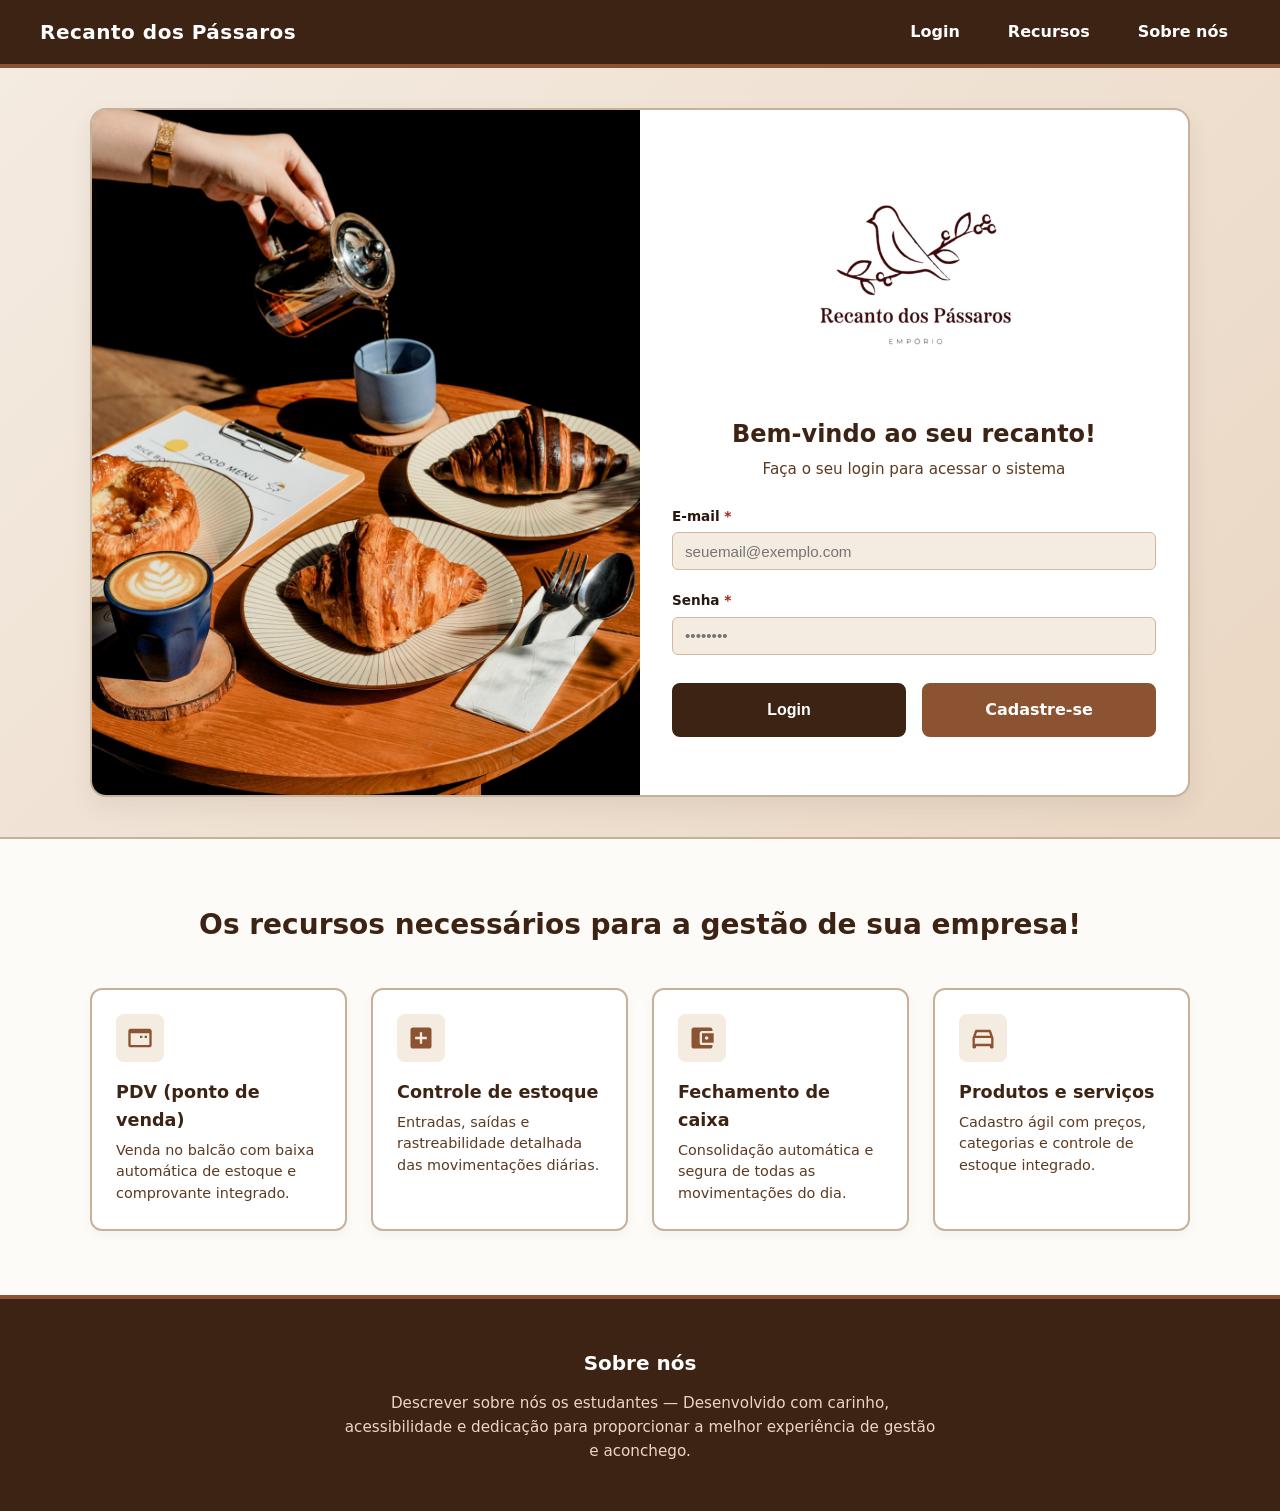
==== Recando-dos-Passaros/src/main/resources/templates/index.html @ b8440943 "Versao 1" ====
<!DOCTYPE html>
<html lang="pt-BR">
<head>
    <meta charset="UTF-8">
    <meta name="viewport" content="width=device-width, initial-scale=1.0">
    <title>Recanto dos Pássaros - Empório e Gestão</title>
    <!-- Vinculação da folha de estilos externa -->
    <link rel="stylesheet" href="../static/style.css">
</head>
<body>

<!-- Ícones SVG reutilizáveis para os demais recursos (ocultos visualmente) -->
<svg style="display: none;" xmlns="http://www.w3.org/2000/svg">
    <symbol id="icon-pdv" viewBox="0 0 24 24">
        <path fill="currentColor" d="M20 4H4c-1.11 0-1.99.89-1.99 2L2 18c0 1.11.89 2 2 2h16c1.11 0 2-.89 2-2V6c0-1.11-.89-2-2-2zm0 14H4V8h16v10zm-2-8h-2v2h2v-2zm-4 0h-2v2h2v-2z"/>
    </symbol>
    <symbol id="icon-stock" viewBox="0 0 24 24">
        <path fill="currentColor" d="M19 3H5c-1.1 0-2 .9-2 2v14c0 1.1.9 2 2 2h14c1.1 0 2-.9 2-2V5c0-1.1-.9-2-2-2zm-2 10h-4v4h-2v-4H7v-2h4V7h2v4h4v2z"/>
    </symbol>
    <symbol id="icon-cash" viewBox="0 0 24 24">
        <path fill="currentColor" d="M21 18v1c0 1.1-.9 2-2 2H5c-1.11 0-2-.9-2-2V5c0-1.1.89-2 2-2h14c1.1 0 2 .9 2 2v1h-9c-1.11 0-2 .9-2 2v8c0 1.1.89 2 2 2h9zm-9-2h10V8H12v8zm4-2.5c-.83 0-1.5-.67-1.5-1.5s.67-1.5 1.5-1.5 1.5.67 1.5 1.5-.67 1.5-1.5 1.5z"/>
    </symbol>
    <symbol id="icon-products" viewBox="0 0 24 24">
        <path fill="currentColor" d="M18.92 6.01C18.72 5.42 18.16 5 17.5 5h-11c-.66 0-1.22.42-1.42 1.01L3 12v8c0 .55.45 1 1 1h1c.55 0 1-.45 1-1v-1h12v1c0 .55.45 1 1 1h1c.55 0 1-.45 1-1v-8l-2.08-5.99zM6.85 7h10.29l1.04 3H5.81l1.04-3zM19 17H5v-4.66l.12-.34h13.76l.12.34V17z"/>
    </symbol>
</svg>

<!-- Link de Pular para o Conteúdo (Acessibilidade) -->
<a href="#main-content" class="skip-link">Pular para o conteúdo principal</a>

<!-- Cabeçalho Principal -->
<header class="site-header" role="banner">
    <div class="header-container">
        <div class="brand-title">Recanto dos Pássaros</div>
        <nav role="navigation" aria-label="Menu Principal">
            <ul class="nav-menu">
                <li><a href="#login" class="nav-link">Login</a></li>
                <li><a href="#recursos" class="nav-link">Recursos</a></li>
                <li><a href="#sobre" class="nav-link">Sobre nós</a></li>
            </ul>
        </nav>
    </div>
</header>

<!-- Conteúdo Principal -->
<main id="main-content" tabindex="-1">

    <!-- Seção de Apresentação e Login -->
    <section class="hero-section">
        <div class="hero-grid">

            <!-- Coluna de Imagem Ilustrativa -->
            <div class="hero-image-wrapper">
                <img src="../Pck_img/login-img.jpg"
                     alt="Xícara de café fumegante e doces em uma mesa aconchegante de cafeteria rústica"
                     class="hero-img">
            </div>

            <!-- Coluna do Formulário de Acesso -->
            <div class="hero-form-wrapper" id="login">
                <div class="logo-box">
                    <!-- Logotipo substituído pela imagem oficial -->
                    <img src="../Pck_img/Recanto-logo.jpg" alt="Logotipo Recanto dos Pássaros Empório" class="brand-logo-img">
                </div>

                <h2>Bem-vindo ao seu recanto!</h2>
                <p class="form-instruction">Faça o seu login para acessar o sistema</p>

                <!-- Formulário com rótulos explícitos e atributos de acessibilidade -->
                <form action="#" method="POST" class="login-form">
                    <div class="input-group">
                        <label for="email">E-mail <span class="required" aria-hidden="true">*</span><span class="sr-only">(obrigatório)</span></label>
                        <input type="email" id="email" name="email" required autocomplete="email" aria-required="true" placeholder="seuemail@exemplo.com">
                    </div>

                    <div class="input-group">
                        <label for="senha">Senha <span class="required" aria-hidden="true">*</span><span class="sr-only">(obrigatório)</span></label>
                        <input type="password" id="senha" name="senha" required autocomplete="current-password" aria-required="true" placeholder="••••••••">
                    </div>

                    <div class="form-actions">
                        <button type="submit" class="btn btn-primary">Login</button>
                        <a href="#cadastro" class="btn btn-secondary" role="button">Cadastre-se</a>
                    </div>
                </form>
            </div>

        </div>
    </section>

    <!-- Seção de Recursos de Gestão -->
    <section class="resources-section" id="recursos" aria-labelledby="resources-heading">
        <div class="container">
            <h2 id="resources-heading" class="section-title">Os recursos necessários para a gestão de sua empresa!</h2>

            <div class="resources-grid">

                <!-- Card 1 -->
                <article class="resource-card">
                    <div class="card-icon-wrapper" aria-hidden="true">
                        <svg class="card-svg"><use href="#icon-pdv"></use></svg>
                    </div>
                    <div class="card-content">
                        <h3>PDV (ponto de venda)</h3>
                        <p>Venda no balcão com baixa automática de estoque e comprovante integrado.</p>
                    </div>
                </article>

                <!-- Card 2 -->
                <article class="resource-card">
                    <div class="card-icon-wrapper" aria-hidden="true">
                        <svg class="card-svg"><use href="#icon-stock"></use></svg>
                    </div>
                    <div class="card-content">
                        <h3>Controle de estoque</h3>
                        <p>Entradas, saídas e rastreabilidade detalhada das movimentações diárias.</p>
                    </div>
                </article>

                <!-- Card 3 -->
                <article class="resource-card">
                    <div class="card-icon-wrapper" aria-hidden="true">
                        <svg class="card-svg"><use href="#icon-cash"></use></svg>
                    </div>
                    <div class="card-content">
                        <h3>Fechamento de caixa</h3>
                        <p>Consolidação automática e segura de todas as movimentações do dia.</p>
                    </div>
                </article>

                <!-- Card 4 -->
                <article class="resource-card">
                    <div class="card-icon-wrapper" aria-hidden="true">
                        <svg class="card-svg"><use href="#icon-products"></use></svg>
                    </div>
                    <div class="card-content">
                        <h3>Produtos e serviços</h3>
                        <p>Cadastro ágil com preços, categorias e controle de estoque integrado.</p>
                    </div>
                </article>

            </div>
        </div>
    </section>

</main>

<!-- Rodapé Acessível -->
<footer class="site-footer" id="sobre" role="contentinfo">
    <div class="container footer-content">
        <h2>Sobre nós</h2>
        <p>Descrever sobre nós os estudantes — Desenvolvido com carinho, acessibilidade e dedicação para proporcionar a melhor experiência de gestão e aconchego.</p>
    </div>
</footer>

</body>
</html>
---- Recando-dos-Passaros/src/main/resources/static/style.css ----
/* ==========================================================================
   Variáveis de Cores e Configurações Globais (Paleta Brownish / Aconchegante)
   Conformidade WCAG AAA para contraste elevado de texto e elementos interativos
   ========================================================================== */
:root {
    --color-bg-primary: #FDFBF7;       /* Creme suave */
    --color-bg-header: #3D2314;       /* Marrom Espresso Profundo */
    --color-card-bg: #FFFFFF;         /* Branco puro para cartões */
    --color-text-main: #2A180E;       /* Marrom escuro forte para máxima legibilidade */
    --color-text-muted: #5C3A21;      /* Marrom médio de suporte */
    --color-accent: #8C5332;          /* Caramelo acobreado aconchegante */
    --color-accent-hover: #5C3A21;    /* Tom mais escuro no hover/foco */
    --color-border: #C8B199;          /* Bege borda refinada */
    --color-focus: #1B4965;           /* Azul escuro contrastante para anel de foco visível */
    --color-required: #A8201A;        /* Vermelho acessível para asterisco obrigatório */
    --font-stack: system-ui, -apple-system, "Segoe UI", Roboto, Helvetica, Arial, sans-serif;
}

/* Reset básico */
* {
    box-sizing: border-box;
    margin: 0;
    padding: 0;
}

html {
    scroll-behavior: smooth;
    font-size: 100%;
}

body {
    font-family: var(--font-stack);
    background-color: var(--color-bg-primary);
    color: var(--color-text-main);
    line-height: 1.6;
}

/* Classe utilitária para ocultar visualmente mantendo acessibilidade para leitores de tela */
.sr-only {
    position: absolute;
    width: 1px;
    height: 1px;
    padding: 0;
    margin: -1px;
    overflow: hidden;
    clip: rect(0, 0, 0, 0);
    white-space: nowrap;
    border: 0;
}

/* Link de Pular para o Conteúdo (Visível apenas ao receber foco via teclado) */
.skip-link {
    position: absolute;
    top: -40px;
    left: 0;
    background: var(--color-bg-header);
    color: #FFFFFF;
    padding: 8px 16px;
    z-index: 1000;
    text-decoration: none;
    font-weight: bold;
    border-radius: 0 0 4px 0;
    transition: top 0.2s ease-in-out;
}

.skip-link:focus {
    top: 0;
    outline: 3px solid var(--color-focus);
}

/* ==========================================================================
   Cabeçalho e Navegação
   ========================================================================== */
.site-header {
    background-color: var(--color-bg-header);
    color: #FFFFFF;
    padding: 1rem 2rem;
    border-bottom: 4px solid var(--color-accent);
}

.header-container {
    max-width: 1200px;
    margin: 0 auto;
    display: flex;
    flex-wrap: wrap;
    justify-content: space-between;
    align-items: center;
    gap: 1rem;
}

.brand-title {
    font-size: 1.25rem;
    font-weight: 700;
    letter-spacing: 0.5px;
}

.nav-menu {
    list-style: none;
    display: flex;
    gap: 1.5rem;
}

.nav-link {
    color: #FFFFFF;
    text-decoration: none;
    font-weight: 600;
    padding: 0.5rem 0.75rem;
    border-radius: 4px;
    transition: background-color 0.2s, color 0.2s;
}

.nav-link:hover,
.nav-link:focus {
    background-color: var(--color-accent);
    color: #FFFFFF;
    outline: none;
    box-shadow: 0 0 0 3px #FFFFFF, 0 0 0 5px var(--color-focus);
}

/* ==========================================================================
   Seção Hero (Apresentação + Login)
   ========================================================================== */
.hero-section {
    padding: 2.5rem 1rem;
    background: linear-gradient(135deg, #F4EBE1 0%, #EAD7C3 100%);
    border-bottom: 2px solid var(--color-border);
}

.hero-grid {
    max-width: 1100px;
    margin: 0 auto;
    display: grid;
    grid-template-columns: 1fr 1fr;
    background-color: var(--color-card-bg);
    border-radius: 16px;
    box-shadow: 0 10px 25px rgba(61, 35, 20, 0.08);
    overflow: hidden;
    border: 2px solid var(--color-border);
}

@media (max-width: 768px) {
    .hero-grid {
        grid-template-columns: 1fr;
    }
}

.hero-image-wrapper {
    position: relative;
    min-height: 300px;
    background-color: #D3B89D;
}

.hero-img {
    width: 100%;
    height: 100%;
    object-fit: cover;
    display: block;
}

.hero-form-wrapper {
    padding: 2.5rem 2rem;
    display: flex;
    flex-direction: column;
    justify-content: center;
}

.logo-box {
    text-align: center;
    margin-bottom: 1.5rem;
}
.brand-logo-img {
    max-width: 200px;
    height: 500;

    margin: 0 auto 1.5rem auto;
}

.logo-box h1 {
    font-size: 1.35rem;
    color: var(--color-bg-header);
    font-weight: 700;
}

.empio-subtitle {
    font-size: 0.75rem;
    letter-spacing: 3px;
    color: var(--color-text-muted);
    font-weight: 600;
}

.hero-form-wrapper h2 {
    font-size: 1.5rem;
    color: var(--color-bg-header);
    margin-bottom: 0.25rem;
    text-align: center;
}

.form-instruction {
    text-align: center;
    color: var(--color-text-muted);
    margin-bottom: 1.5rem;
    font-size: 0.95rem;
}

/* ==========================================================================
   Formulários e Elementos Interativos (Foco estrito e acessível)
   ========================================================================== */
.login-form {
    display: flex;
    flex-direction: column;
    gap: 1.25rem;
}

.input-group {
    display: flex;
    flex-direction: column;
    gap: 0.35rem;
}

.input-group label {
    font-weight: 600;
    font-size: 0.9rem;
    color: var(--color-text-main);
}

.required {
    color: var(--color-required);
    font-weight: bold;
}

.input-group input {
    padding: 0.75rem 1rem;
    border: 2px solid var(--color-border);
    border-radius: 8px;
    font-size: 1rem;
    background-color: var(--color-bg-primary);
    color: var(--color-text-main);
    transition: border-color 0.2s, box-shadow 0.2s;
}

/* Anel de foco nítido e acessível conforme WCAG 2.4.7 Focus Visible */
.input-group input:focus {
    outline: none;
    border-color: var(--color-bg-header);
    box-shadow: 0 0 0 3px rgba(27, 73, 101, 0.35);
    background-color: #FFFFFF;
}

.form-actions {
    display: flex;
    gap: 1rem;
    margin-top: 0.5rem;
}

.btn {
    flex: 1;
    padding: 0.75rem 1rem;
    font-size: 1rem;
    font-weight: 700;
    text-align: center;
    border-radius: 8px;
    cursor: pointer;
    text-decoration: none;
    transition: background-color 0.2s, transform 0.1s;
    display: inline-flex;
    justify-content: center;
    align-items: center;
}

.btn-primary {
    background-color: var(--color-bg-header);
    color: #FFFFFF;
    border: 2px solid var(--color-bg-header);
}

.btn-primary:hover,
.btn-primary:focus {
    background-color: var(--color-accent-hover);
    outline: none;
    box-shadow: 0 0 0 3px #FFFFFF, 0 0 0 5px var(--color-focus);
}

.btn-secondary {
    background-color: var(--color-accent);
    color: #FFFFFF;
    border: 2px solid var(--color-accent);
}

.btn-secondary:hover,
.btn-secondary:focus {
    background-color: var(--color-text-muted);
    outline: none;
    box-shadow: 0 0 0 3px #FFFFFF, 0 0 0 5px var(--color-focus);
}

/* ==========================================================================
   Seção de Recursos (Cards)
   ========================================================================== */
.resources-section {
    padding: 4rem 1rem;
    background-color: var(--color-bg-primary);
}

.container {
    max-width: 1100px;
    margin: 0 auto;
}

.section-title {
    text-align: center;
    font-size: 1.75rem;
    color: var(--color-bg-header);
    margin-bottom: 2.5rem;
    font-weight: 700;
}

.resources-grid {
    display: grid;
    grid-template-columns: repeat(auto-fit, minmax(240px, 1fr));
    gap: 1.5rem;
}

.resource-card {
    background-color: var(--color-card-bg);
    border: 2px solid var(--color-border);
    border-radius: 12px;
    padding: 1.5rem;
    display: flex;
    flex-direction: column;
    gap: 1rem;
    box-shadow: 0 4px 12px rgba(61, 35, 20, 0.04);
    transition: transform 0.2s, border-color 0.2s;
}

.resource-card:hover {
    transform: translateY(-4px);
    border-color: var(--color-accent);
}

.card-icon-wrapper {
    width: 48px;
    height: 48px;
    background-color: #F4EBE1;
    border-radius: 8px;
    display: flex;
    align-items: center;
    justify-content: center;
}

.card-svg {
    width: 28px;
    height: 28px;
    color: var(--color-accent);
}

.card-content h3 {
    font-size: 1.1rem;
    color: var(--color-bg-header);
    margin-bottom: 0.35rem;
    font-weight: 700;
}

.card-content p {
    font-size: 0.9rem;
    color: var(--color-text-muted);
    line-height: 1.5;
}

/* ==========================================================================
   Rodapé
   ========================================================================== */
.site-footer {
    background-color: var(--color-bg-header);
    color: #FFFFFF;
    padding: 3rem 1rem;
    text-align: center;
    border-top: 4px solid var(--color-accent);
}

.footer-content {
    display: flex;
    flex-direction: column;
    gap: 0.75rem;
}

.footer-content h2 {
    font-size: 1.25rem;
    font-weight: 700;
}

.footer-content p {
    font-size: 0.95rem;
    color: #EAD7C3;
    max-width: 600px;
    margin: 0 auto;
}
/* ==========================================================================
   Variáveis e Paleta de Cores (Estilo Recanto dos Pássaros - Ton Terrosos)
   ========================================================================== */
:root {
    --bg-main: #F4EBE1;          /* Fundo geral creme aconchegante */
    --bg-card: #FFFFFF;          /* Branco puro para blocos e tabelas */
    --sidebar-bg: #EAD7C3;       /* Tom sidebar bege/marrom claro */
    --sidebar-border: #C8B199;   /* Borda sidebar */
    --header-bg: #4A2E1B;        /* Marrom escuro café topo */
    --primary-brown: #3D2314;    /* Marrom principal texto/títulos */
    --accent-copper: #8C5332;    /* Tom acobreado / botão principal */
    --accent-hover: #5C3A21;     /* Hover do botão */
    --text-main: #2A180E;        /* Texto principal */
    --text-muted: #6B4E3D;       /* Texto secundário */
    --border-color: #D3B89D;     /* Bordas suaves */
    --table-header-bg: #5C3A21;  /* Marrom cabeçalho tabela */
    --font-stack: system-ui, -apple-system, "Segoe UI", Roboto, Helvetica, Arial, sans-serif;
}

* {
    box-sizing: border-box;
    margin: 0;
    padding: 0;
}

body.app-body {
    font-family: var(--font-stack);
    background-color: var(--bg-main);
    color: var(--text-main);
    height: 100vh;
    overflow: hidden;
}

/* Layout Geral Dividido em Sidebar e Principal */
.app-layout {
    display: flex;
    height: 100vh;
    width: 100vw;
}

/* ==========================================================================
   Sidebar (Menu Lateral)
   ========================================================================== */
.sidebar {
    width: 260px;
    background-color: var(--sidebar-bg);
    border-right: 2px solid var(--sidebar-border);
    display: flex;
    flex-direction: column;
    flex-shrink: 0;
}

.sidebar-brand {
    padding: 1.25rem 1rem;
    display: flex;
    align-items: center;
    gap: 0.75rem;
    border-bottom: 2px solid var(--sidebar-border);
    background-color: rgba(255, 255, 255, 0.4);
}

.sidebar-logo {
    width: 40px;
    height: 40px;
    border-radius: 50%;
    object-fit: cover;
    border: 2px solid var(--primary-brown);
}

.sidebar-brand-name {
    font-size: 0.95rem;
    font-weight: 700;
    color: var(--primary-brown);
    line-height: 1.2;
}

.sidebar-nav {
    padding: 1.5rem 1rem;
    display: flex;
    flex-direction: column;
    gap: 1.5rem;
    overflow-y: auto;
}

.nav-section-title {
    font-size: 0.8rem;
    font-weight: 700;
    text-transform: uppercase;
    color: var(--text-muted);
    letter-spacing: 0.5px;
    display: block;
    margin-bottom: 0.5rem;
}

.nav-list {
    list-style: none;
    display: flex;
    flex-direction: column;
    gap: 0.35rem;
    padding-left: 0.5rem;
}

.nav-item {
    display: block;
    padding: 0.5rem 0.75rem;
    color: var(--text-main);
    text-decoration: none;
    font-size: 0.95rem;
    font-weight: 500;
    border-radius: 6px;
    transition: background-color 0.2s, color 0.2s;
}

.nav-item:hover, .nav-item.active {
    background-color: rgba(92, 58, 33, 0.12);
    color: var(--primary-brown);
    font-weight: 600;
}

/* ==========================================================================
   Área Principal & Topbar
   ========================================================================== */
.main-content {
    flex: 1;
    display: flex;
    flex-direction: column;
    overflow: hidden;
}

.topbar {
    background-color: var(--header-bg);
    color: #FFFFFF;
    height: 60px;
    padding: 0 1.5rem;
    display: flex;
    justify-content: space-between;
    align-items: center;
    border-bottom: 3px solid var(--accent-copper);
}

.topbar-left, .topbar-right {
    display: flex;
    align-items: center;
    gap: 1rem;
}

.menu-toggle-btn, .icon-btn {
    background: transparent;
    border: none;
    color: #FFFFFF;
    cursor: pointer;
    padding: 0.4rem;
    border-radius: 4px;
    display: flex;
    align-items: center;
    justify-content: center;
    transition: background-color 0.2s;
}

.menu-toggle-btn:hover, .icon-btn:hover {
    background-color: rgba(255, 255, 255, 0.15);
}

.status-badge {
    display: flex;
    align-items: center;
    gap: 0.4rem;
    background-color: rgba(255, 255, 255, 0.1);
    padding: 0.3rem 0.75rem;
    border-radius: 20px;
    font-size: 0.85rem;
}

.status-dot {
    width: 8px;
    height: 8px;
    background-color: #4ADE80;
    border-radius: 50%;
}

.profile-completion {
    background-color: var(--accent-copper);
    color: #FFFFFF;
    padding: 0.3rem 0.75rem;
    border-radius: 20px;
    font-size: 0.85rem;
    font-weight: 600;
}

.user-profile {
    display: flex;
    flex-direction: column;
    text-align: right;
}

.user-name {
    font-size: 0.9rem;
    font-weight: 700;
}

.user-role {
    font-size: 0.75rem;
    color: #D3B89D;
}

/* ==========================================================================
   Conteúdo Interno e Cabeçalho da Seção
   ========================================================================== */
.content-body {
    flex: 1;
    padding: 1.5rem 2rem;
    overflow-y: auto;
    background-color: var(--bg-main);
}

.section-header-bar {
    display: flex;
    justify-content: space-between;
    align-items: center;
    margin-bottom: 0.25rem;
}

.title-with-help {
    display: flex;
    align-items: center;
    gap: 1rem;
}

.title-with-help h1 {
    font-size: 1.5rem;
    color: var(--primary-brown);
    font-weight: 700;
}

.help-btn {
    background-color: transparent;
    border: 1px solid var(--border-color);
    color: var(--text-muted);
    padding: 0.3rem 0.75rem;
    border-radius: 6px;
    font-size: 0.85rem;
    cursor: pointer;
    display: flex;
    align-items: center;
    gap: 0.35rem;
    transition: background-color 0.2s;
}

.help-btn:hover {
    background-color: rgba(0,0,0,0.05);
}

.action-buttons {
    display: flex;
    align-items: center;
    gap: 0.75rem;
}

.btn-secondary-action {
    background-color: var(--bg-card);
    border: 1px solid var(--border-color);
    color: var(--text-main);
    padding: 0.5rem 1rem;
    border-radius: 6px;
    font-weight: 600;
    cursor: pointer;
    display: flex;
    align-items: center;
    gap: 0.4rem;
}

.pro-badge {
    background-color: var(--primary-brown);
    color: #FFFFFF;
    font-size: 0.75rem;
    font-weight: 800;
    padding: 0.25rem 0.5rem;
    border-radius: 4px;
}

.btn-primary-action {
    background-color: var(--accent-copper);
    color: #FFFFFF;
    border: none;
    padding: 0.55rem 1.25rem;
    border-radius: 6px;
    font-weight: 700;
    cursor: pointer;
    transition: background-color 0.2s;
}

.btn-primary-action:hover {
    background-color: var(--accent-hover);
}

.section-description {
    color: var(--text-muted);
    font-size: 0.95rem;
    margin-bottom: 1.5rem;
}

/* ==========================================================================
   KPI Cards (Indicadores)
   ========================================================================== */
.kpi-cards-grid {
    display: grid;
    grid-template-columns: repeat(auto-fit, minmax(200px, 1fr));
    gap: 1rem;
    margin-bottom: 1.5rem;
}

.kpi-card {
    background-color: var(--bg-card);
    border: 1px solid var(--border-color);
    border-radius: 8px;
    padding: 1rem 1.25rem;
    display: flex;
    align-items: center;
    gap: 0.75rem;
    box-shadow: 0 2px 4px rgba(61, 35, 20, 0.03);
}

.kpi-icon {
    font-size: 1.5rem;
}

.kpi-label {
    font-size: 0.85rem;
    color: var(--text-muted);
}

.kpi-value {
    font-size: 1.1rem;
    font-weight: 700;
    color: var(--primary-brown);
    margin-left: auto;
}

/* ==========================================================================
   Barra de Filtros e Ferramentas
   ========================================================================== */
.filter-toolbar {
    background-color: var(--bg-card);
    border: 1px solid var(--border-color);
    border-radius: 8px;
    padding: 1rem;
    display: flex;
    flex-wrap: wrap;
    gap: 1rem;
    align-items: center;
    margin-bottom: 0.75rem;
}

.search-box {
    flex: 2;
    min-width: 240px;
    display: flex;
    align-items: center;
    gap: 0.5rem;
    background-color: var(--bg-main);
    border: 1px solid var(--border-color);
    border-radius: 6px;
    padding: 0.5rem 0.75rem;
    color: var(--text-muted);
}

.search-box input {
    border: none;
    background: transparent;
    outline: none;
    width: 100%;
    font-size: 0.95rem;
    color: var(--text-main);
}

.filter-pills {
    display: flex;
    background-color: var(--bg-main);
    border-radius: 6px;
    padding: 2px;
    border: 1px solid var(--border-color);
}

.pill {
    background: transparent;
    border: none;
    padding: 0.4rem 1rem;
    border-radius: 4px;
    font-size: 0.9rem;
    font-weight: 600;
    color: var(--text-muted);
    cursor: pointer;
}

.pill.active {
    background-color: var(--primary-brown);
    color: #FFFFFF;
}

.category-select-wrapper {
    flex: 1;
    min-width: 160px;
}

.category-select {
    width: 100%;
    padding: 0.55rem 0.75rem;
    border: 1px solid var(--border-color);
    background-color: var(--bg-card);
    border-radius: 6px;
    font-size: 0.9rem;
    color: var(--text-main);
    outline: none;
}

.toggle-wrapper {
    display: flex;
    align-items: center;
    gap: 0.5rem;
}

.toggle-label {
    font-size: 0.85rem;
    color: var(--text-muted);
}

/* Switch Toggle */
.switch {
    position: relative;
    display: inline-block;
    width: 36px;
    height: 20px;
}
.switch input { opacity: 0; width: 0; height: 0; }
.slider {
    position: absolute; cursor: pointer; top: 0; left: 0; right: 0; bottom: 0;
    background-color: #ccc; transition: .4s; border-radius: 20px;
}
.slider:before {
    position: absolute; content: ""; height: 14px; width: 14px; left: 3px; bottom: 3px;
    background-color: white; transition: .4s; border-radius: 50%;
}
input:checked + .slider { background-color: var(--accent-copper); }
input:checked + .slider:before { transform: translateX(16px); }

.sub-filter-row {
    margin-bottom: 1rem;
}

.filter-pills-secondary {
    display: inline-flex;
    background-color: var(--bg-card);
    border: 1px solid var(--border-color);
    border-radius: 6px;
    padding: 2px;
}

.pill-sm {
    background: transparent;
    border: none;
    padding: 0.3rem 0.75rem;
    border-radius: 4px;
    font-size: 0.85rem;
    color: var(--text-muted);
    cursor: pointer;
}

.pill-sm.active {
    background-color: var(--border-color);
    color: var(--primary-brown);
    font-weight: 600;
}

/* ==========================================================================
   Tabela de Dados
   ========================================================================== */
.table-container {
    background-color: var(--bg-card);
    border: 1px solid var(--border-color);
    border-radius: 8px;
    overflow-x: auto;
    box-shadow: 0 2px 4px rgba(61, 35, 20, 0.03);
}

.data-table {
    width: 100%;
    border-collapse: collapse;
    text-align: left;
    font-size: 0.9rem;
}

.data-table th {
    background-color: var(--table-header-bg);
    color: #FFFFFF;
    font-weight: 700;
    padding: 0.85rem 1rem;
    font-size: 0.75rem;
    letter-spacing: 0.5px;
}

.data-table td {
    padding: 0.85rem 1rem;
    border-bottom: 1px solid var(--border-color);
    color: var(--text-main);
}

.data-table tbody tr:hover {
    background-color: rgba(244, 235, 225, 0.4);
}

.empty-state-cell {
    text-align: center;
    padding: 3rem 1rem !important;
}

.empty-state-content {
    display: flex;
    flex-direction: column;
    align-items: center;
    gap: 0.5rem;
    color: var(--text-muted);
}

.empty-title {
    font-weight: 700;
    font-size: 1.1rem;
    color: var(--primary-brown);
}

.empty-subtitle {
    font-size: 0.9rem;
    max-width: 350px;
}

.badge-type {
    display: inline-block;
    padding: 0.2rem 0.5rem;
    border-radius: 4px;
    font-size: 0.75rem;
    font-weight: 700;
}
.badge-type.produto { background-color: #E0E7FF; color: #3730A3; }
.badge-type.serviço { background-color: #FEF3C7; color: #92400E; }

.badge-status {
    display: inline-block;
    padding: 0.2rem 0.5rem;
    border-radius: 4px;
    font-size: 0.75rem;
    font-weight: 700;
}
.badge-status.ativo { background-color: #D1FAE5; color: #065F46; }
.badge-status.inativo { background-color: #FEE2E2; color: #991B1B; }

.btn-delete {
    background: transparent;
    border: none;
    cursor: pointer;
    font-size: 1rem;
    padding: 0.2rem;
}

/* ==========================================================================
   Modal de Cadastro
   ========================================================================== */
.modal-overlay {
    position: fixed;
    top: 0; left: 0; width: 100%; height: 100%;
    background-color: rgba(0,0,0,0.5);
    display: flex;
    justify-content: center;
    align-items: center;
    z-index: 1000;
    opacity: 0;
    visibility: hidden;
    transition: opacity 0.2s, visibility 0.2s;
}

.modal-overlay.active {
    opacity: 1;
    visibility: visible;
}

.modal-card {
    background-color: var(--bg-card);
    border-radius: 12px;
    width: 100%;
    max-width: 600px;
    padding: 2rem;
    box-shadow: 0 10px 25px rgba(0,0,0,0.15);
    border: 2px solid var(--border-color);
}

.modal-header {
    display: flex;
    justify-content: space-between;
    align-items: center;
    margin-bottom: 1.5rem;
}

.modal-header h2 {
    color: var(--primary-brown);
    font-size: 1.25rem;
}

.close-modal-btn {
    background: transparent;
    border: none;
    font-size: 1.5rem;
    cursor: pointer;
    color: var(--text-muted);
}

.modal-form {
    display: flex;
    flex-direction: column;
    gap: 1rem;
}

.form-row {
    display: flex;
    gap: 1rem;
}

.input-group {
    flex: 1;
    display: flex;
    flex-direction: column;
    gap: 0.3rem;
}

.input-group label {
    font-size: 0.85rem;
    font-weight: 600;
    color: var(--text-main);
}

.input-group input, .input-group select {
    padding: 0.6rem 0.75rem;
    border: 1px solid var(--border-color);
    border-radius: 6px;
    font-size: 0.95rem;
    background-color: var(--bg-main);
    color: var(--text-main);
    outline: none;
}

.input-group input:focus, .input-group select:focus {
    border-color: var(--primary-brown);
    background-color: #FFFFFF;
}

.modal-actions {
    display: flex;
    justify-content: flex-end;
    gap: 1rem;
    margin-top: 1rem;
}

.btn-cancel {
    background-color: transparent;
    border: 1px solid var(--border-color);
    padding: 0.6rem 1.25rem;
    border-radius: 6px;
    font-weight: 600;
    cursor: pointer;
    color: var(--text-muted);
}

.btn-save {
    background-color: var(--accent-copper);
    color: #FFFFFF;
    border: none;
    padding: 0.6rem 1.5rem;
    border-radius: 6px;
    font-weight: 700;
    cursor: pointer;
    transition: background-color 0.2s;
}

.btn-save:hover {
    background-color: var(--accent-hover);
}
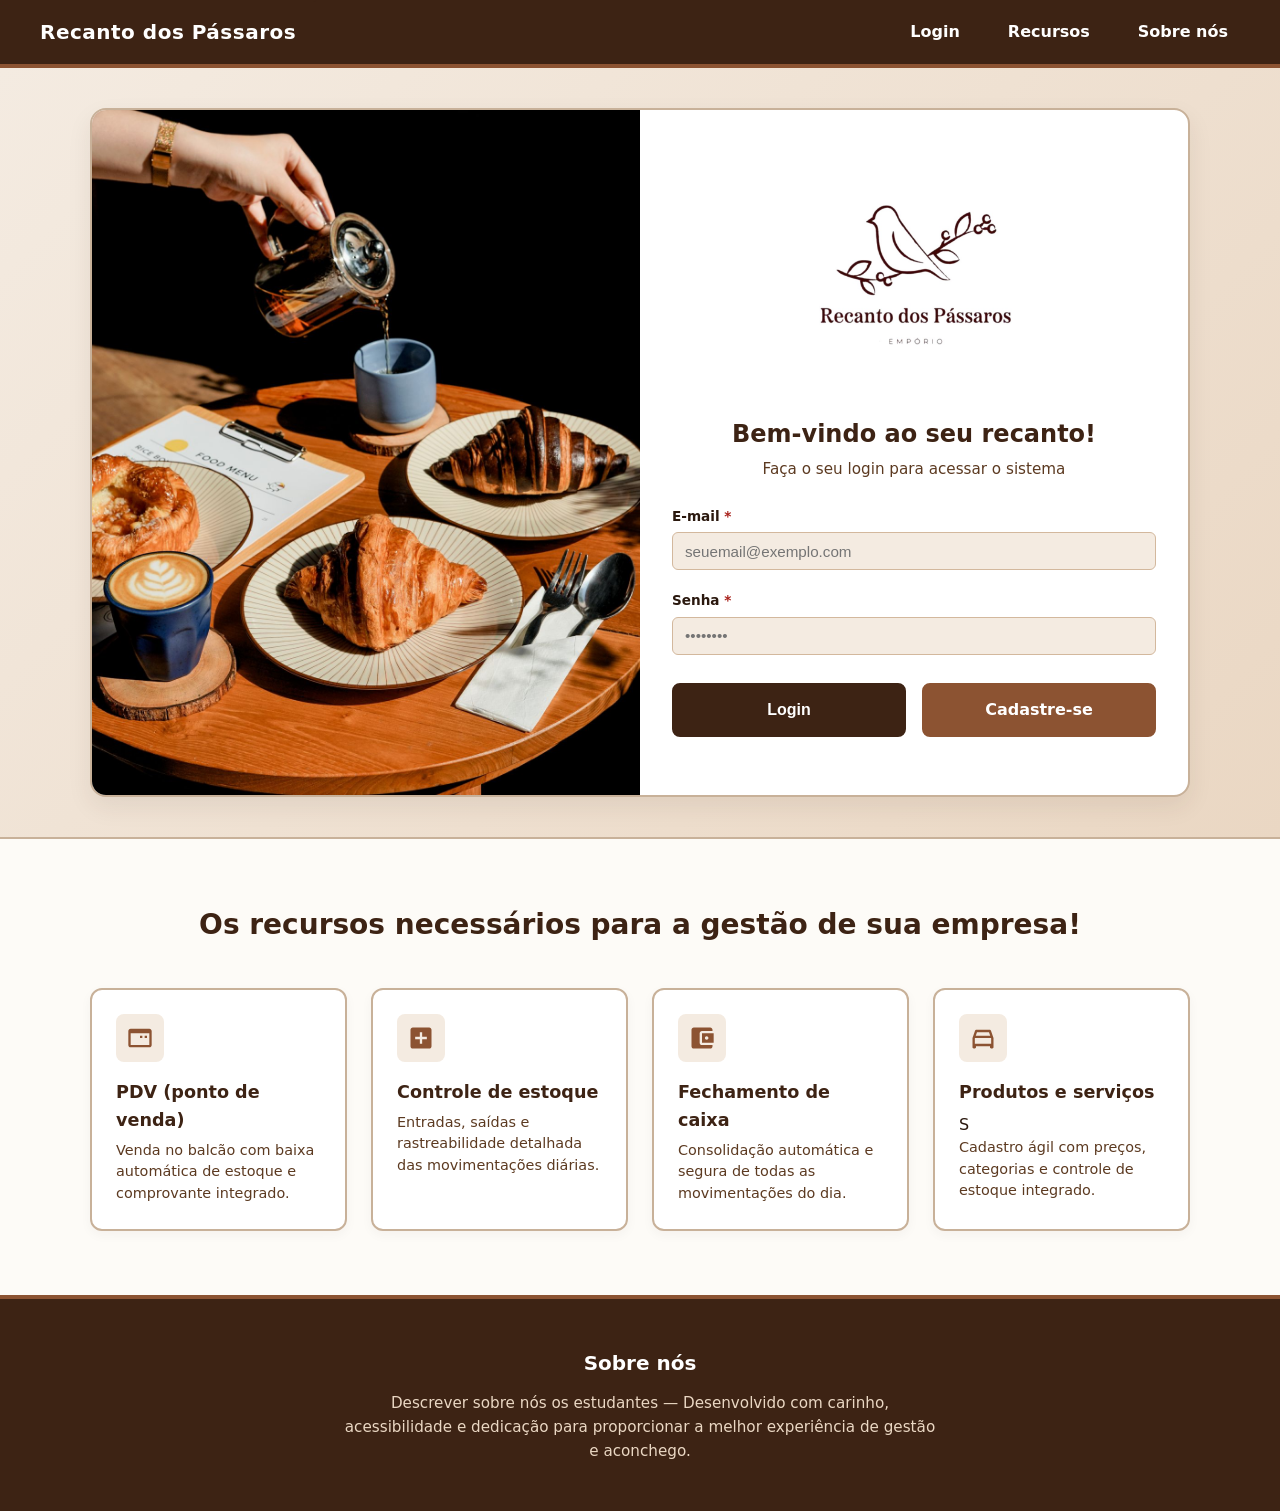
==== commit c514f641: "att: novo icone(Servico)" ====
--- a/Recando-dos-Passaros/src/main/resources/templates/index.html
+++ b/Recando-dos-Passaros/src/main/resources/templates/index.html
@@ -134,7 +134,7 @@
                         <svg class="card-svg"><use href="#icon-products"></use></svg>
                     </div>
                     <div class="card-content">
-                        <h3>Produtos e serviços</h3>
+                        <h3>Produtos e serviços</h3>S
                         <p>Cadastro ágil com preços, categorias e controle de estoque integrado.</p>
                     </div>
                 </article>
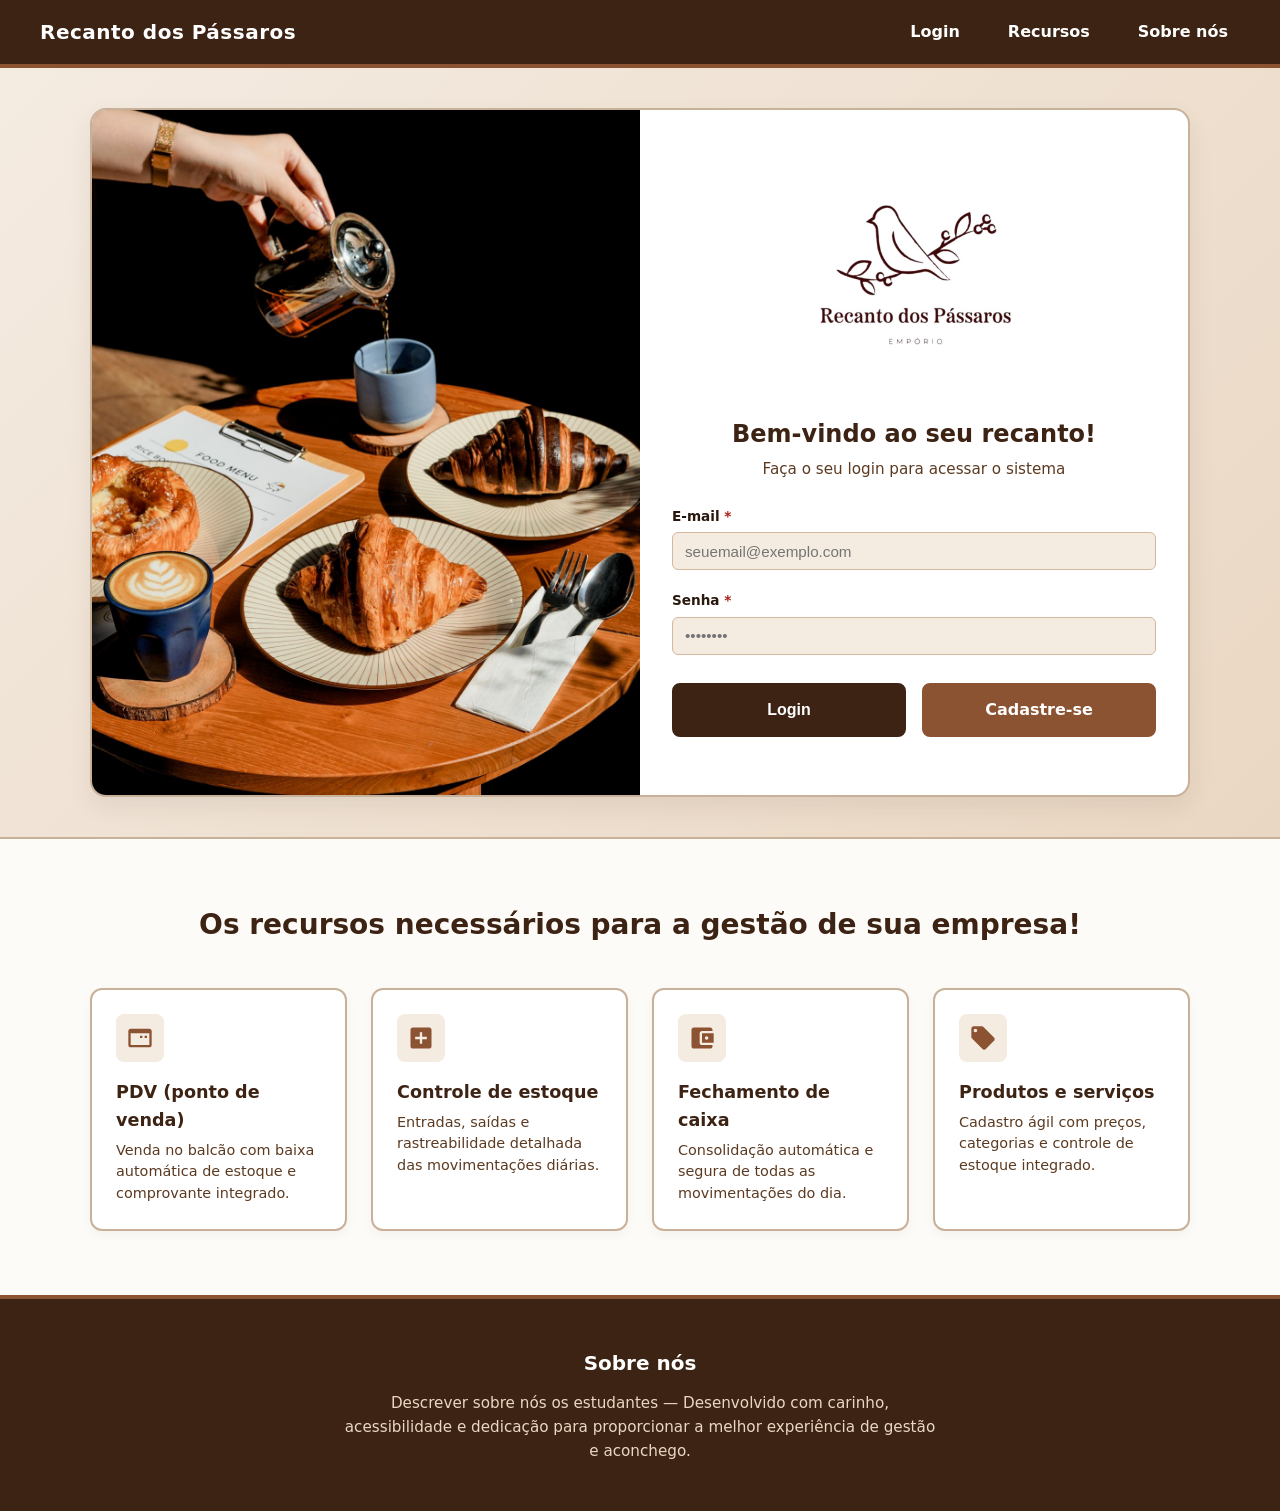
==== commit 65a5c67a: "Update index.html" ====
--- a/Recando-dos-Passaros/src/main/resources/templates/index.html
+++ b/Recando-dos-Passaros/src/main/resources/templates/index.html
@@ -1,157 +1,181 @@
 <!DOCTYPE html>
 <html lang="pt-BR">
 <head>
-    <meta charset="UTF-8">
-    <meta name="viewport" content="width=device-width, initial-scale=1.0">
-    <title>Recanto dos Pássaros - Empório e Gestão</title>
-    <!-- Vinculação da folha de estilos externa -->
-    <link rel="stylesheet" href="../static/style.css">
+   <meta charset="UTF-8">
+   <meta name="viewport" content="width=device-width, initial-scale=1.0">
+   <title>Recanto dos Pássaros - Empório e Gestão</title>
+   <!-- Vinculação da folha de estilos externa -->
+   <link rel="stylesheet" href="../static/style.css">
 </head>
 <body>
 
+
 <!-- Ícones SVG reutilizáveis para os demais recursos (ocultos visualmente) -->
 <svg style="display: none;" xmlns="http://www.w3.org/2000/svg">
-    <symbol id="icon-pdv" viewBox="0 0 24 24">
-        <path fill="currentColor" d="M20 4H4c-1.11 0-1.99.89-1.99 2L2 18c0 1.11.89 2 2 2h16c1.11 0 2-.89 2-2V6c0-1.11-.89-2-2-2zm0 14H4V8h16v10zm-2-8h-2v2h2v-2zm-4 0h-2v2h2v-2z"/>
-    </symbol>
-    <symbol id="icon-stock" viewBox="0 0 24 24">
-        <path fill="currentColor" d="M19 3H5c-1.1 0-2 .9-2 2v14c0 1.1.9 2 2 2h14c1.1 0 2-.9 2-2V5c0-1.1-.9-2-2-2zm-2 10h-4v4h-2v-4H7v-2h4V7h2v4h4v2z"/>
-    </symbol>
-    <symbol id="icon-cash" viewBox="0 0 24 24">
-        <path fill="currentColor" d="M21 18v1c0 1.1-.9 2-2 2H5c-1.11 0-2-.9-2-2V5c0-1.1.89-2 2-2h14c1.1 0 2 .9 2 2v1h-9c-1.11 0-2 .9-2 2v8c0 1.1.89 2 2 2h9zm-9-2h10V8H12v8zm4-2.5c-.83 0-1.5-.67-1.5-1.5s.67-1.5 1.5-1.5 1.5.67 1.5 1.5-.67 1.5-1.5 1.5z"/>
-    </symbol>
-    <symbol id="icon-products" viewBox="0 0 24 24">
-        <path fill="currentColor" d="M18.92 6.01C18.72 5.42 18.16 5 17.5 5h-11c-.66 0-1.22.42-1.42 1.01L3 12v8c0 .55.45 1 1 1h1c.55 0 1-.45 1-1v-1h12v1c0 .55.45 1 1 1h1c.55 0 1-.45 1-1v-8l-2.08-5.99zM6.85 7h10.29l1.04 3H5.81l1.04-3zM19 17H5v-4.66l.12-.34h13.76l.12.34V17z"/>
-    </symbol>
+   <symbol id="icon-pdv" viewBox="0 0 24 24">
+       <path fill="currentColor" d="M20 4H4c-1.11 0-1.99.89-1.99 2L2 18c0 1.11.89 2 2 2h16c1.11 0 2-.89 2-2V6c0-1.11-.89-2-2-2zm0 14H4V8h16v10zm-2-8h-2v2h2v-2zm-4 0h-2v2h2v-2z"/>
+   </symbol>
+   <symbol id="icon-stock" viewBox="0 0 24 24">
+       <path fill="currentColor" d="M19 3H5c-1.1 0-2 .9-2 2v14c0 1.1.9 2 2 2h14c1.1 0 2-.9 2-2V5c0-1.1-.9-2-2-2zm-2 10h-4v4h-2v-4H7v-2h4V7h2v4h4v2z"/>
+   </symbol>
+   <symbol id="icon-cash" viewBox="0 0 24 24">
+       <path fill="currentColor" d="M21 18v1c0 1.1-.9 2-2 2H5c-1.11 0-2-.9-2-2V5c0-1.1.89-2 2-2h14c1.1 0 2 .9 2 2v1h-9c-1.11 0-2 .9-2 2v8c0 1.1.89 2 2 2h9zm-9-2h10V8H12v8zm4-2.5c-.83 0-1.5-.67-1.5-1.5s.67-1.5 1.5-1.5 1.5.67 1.5 1.5-.67 1.5-1.5 1.5z"/>
+   </symbol>
+   <!-- Ícone de etiqueta atualizado para Produtos e serviços -->
+   <symbol id="icon-products" viewBox="0 0 24 24">
+       <path fill="currentColor" d="M21.41 11.58l-9-9C12.05 2.22 11.55 2 11 2H4c-1.1 0-2 .9-2 2v7c0 .55.22 1.05.59 1.42l9 9c.36.36.86.58 1.41.58.55 0 1.05-.22 1.41-.59l7-7c.37-.36.59-.86.59-1.41 0-.55-.23-1.06-.59-1.42zM5.5 7C4.67 7 4 6.33 4 5.5S4.67 4 5.5 4 7 4.67 7 5.5 6.33 7 5.5 7z"/>
+   </symbol>
 </svg>
+
 
 <!-- Link de Pular para o Conteúdo (Acessibilidade) -->
 <a href="#main-content" class="skip-link">Pular para o conteúdo principal</a>
 
+
 <!-- Cabeçalho Principal -->
 <header class="site-header" role="banner">
-    <div class="header-container">
-        <div class="brand-title">Recanto dos Pássaros</div>
-        <nav role="navigation" aria-label="Menu Principal">
-            <ul class="nav-menu">
-                <li><a href="#login" class="nav-link">Login</a></li>
-                <li><a href="#recursos" class="nav-link">Recursos</a></li>
-                <li><a href="#sobre" class="nav-link">Sobre nós</a></li>
-            </ul>
-        </nav>
-    </div>
+   <div class="header-container">
+       <div class="brand-title">Recanto dos Pássaros</div>
+       <nav role="navigation" aria-label="Menu Principal">
+           <ul class="nav-menu">
+               <li><a href="#login" class="nav-link">Login</a></li>
+               <li><a href="#recursos" class="nav-link">Recursos</a></li>
+               <li><a href="#sobre" class="nav-link">Sobre nós</a></li>
+           </ul>
+       </nav>
+   </div>
 </header>
+
 
 <!-- Conteúdo Principal -->
 <main id="main-content" tabindex="-1">
 
-    <!-- Seção de Apresentação e Login -->
-    <section class="hero-section">
-        <div class="hero-grid">
 
-            <!-- Coluna de Imagem Ilustrativa -->
-            <div class="hero-image-wrapper">
-                <img src="../Pck_img/login-img.jpg"
-                     alt="Xícara de café fumegante e doces em uma mesa aconchegante de cafeteria rústica"
-                     class="hero-img">
-            </div>
+   <!-- Seção de Apresentação e Login -->
+   <section class="hero-section">
+       <div class="hero-grid">
 
-            <!-- Coluna do Formulário de Acesso -->
-            <div class="hero-form-wrapper" id="login">
-                <div class="logo-box">
-                    <!-- Logotipo substituído pela imagem oficial -->
-                    <img src="../Pck_img/Recanto-logo.jpg" alt="Logotipo Recanto dos Pássaros Empório" class="brand-logo-img">
-                </div>
 
-                <h2>Bem-vindo ao seu recanto!</h2>
-                <p class="form-instruction">Faça o seu login para acessar o sistema</p>
+           <!-- Coluna de Imagem Ilustrativa -->
+           <div class="hero-image-wrapper">
+               <img src="../Pck_img/login-img.jpg"
+                    alt="Xícara de café fumegante e doces em uma mesa aconchegante de cafeteria rústica"
+                    class="hero-img">
+           </div>
 
-                <!-- Formulário com rótulos explícitos e atributos de acessibilidade -->
-                <form action="#" method="POST" class="login-form">
-                    <div class="input-group">
-                        <label for="email">E-mail <span class="required" aria-hidden="true">*</span><span class="sr-only">(obrigatório)</span></label>
-                        <input type="email" id="email" name="email" required autocomplete="email" aria-required="true" placeholder="seuemail@exemplo.com">
-                    </div>
 
-                    <div class="input-group">
-                        <label for="senha">Senha <span class="required" aria-hidden="true">*</span><span class="sr-only">(obrigatório)</span></label>
-                        <input type="password" id="senha" name="senha" required autocomplete="current-password" aria-required="true" placeholder="••••••••">
-                    </div>
+           <!-- Coluna do Formulário de Acesso -->
+           <div class="hero-form-wrapper" id="login">
+               <div class="logo-box">
+                   <!-- Logotipo substituído pela imagem oficial -->
+                   <img src="../Pck_img/Recanto-logo.jpg" alt="Logotipo Recanto dos Pássaros Empório" class="brand-logo-img">
+               </div>
 
-                    <div class="form-actions">
-                        <button type="submit" class="btn btn-primary">Login</button>
-                        <a href="#cadastro" class="btn btn-secondary" role="button">Cadastre-se</a>
-                    </div>
-                </form>
-            </div>
 
-        </div>
-    </section>
+               <h2>Bem-vindo ao seu recanto!</h2>
+               <p class="form-instruction">Faça o seu login para acessar o sistema</p>
 
-    <!-- Seção de Recursos de Gestão -->
-    <section class="resources-section" id="recursos" aria-labelledby="resources-heading">
-        <div class="container">
-            <h2 id="resources-heading" class="section-title">Os recursos necessários para a gestão de sua empresa!</h2>
 
-            <div class="resources-grid">
+               <!-- Formulário com rótulos explícitos e atributos de acessibilidade -->
+               <form action="#" method="POST" class="login-form">
+                   <div class="input-group">
+                       <label for="email">E-mail <span class="required" aria-hidden="true">*</span><span class="sr-only">(obrigatório)</span></label>
+                       <input type="email" id="email" name="email" required autocomplete="email" aria-required="true" placeholder="seuemail@exemplo.com">
+                   </div>
 
-                <!-- Card 1 -->
-                <article class="resource-card">
-                    <div class="card-icon-wrapper" aria-hidden="true">
-                        <svg class="card-svg"><use href="#icon-pdv"></use></svg>
-                    </div>
-                    <div class="card-content">
-                        <h3>PDV (ponto de venda)</h3>
-                        <p>Venda no balcão com baixa automática de estoque e comprovante integrado.</p>
-                    </div>
-                </article>
 
-                <!-- Card 2 -->
-                <article class="resource-card">
-                    <div class="card-icon-wrapper" aria-hidden="true">
-                        <svg class="card-svg"><use href="#icon-stock"></use></svg>
-                    </div>
-                    <div class="card-content">
-                        <h3>Controle de estoque</h3>
-                        <p>Entradas, saídas e rastreabilidade detalhada das movimentações diárias.</p>
-                    </div>
-                </article>
+                   <div class="input-group">
+                       <label for="senha">Senha <span class="required" aria-hidden="true">*</span><span class="sr-only">(obrigatório)</span></label>
+                       <input type="password" id="senha" name="senha" required autocomplete="current-password" aria-required="true" placeholder="••••••••">
+                   </div>
 
-                <!-- Card 3 -->
-                <article class="resource-card">
-                    <div class="card-icon-wrapper" aria-hidden="true">
-                        <svg class="card-svg"><use href="#icon-cash"></use></svg>
-                    </div>
-                    <div class="card-content">
-                        <h3>Fechamento de caixa</h3>
-                        <p>Consolidação automática e segura de todas as movimentações do dia.</p>
-                    </div>
-                </article>
 
-                <!-- Card 4 -->
-                <article class="resource-card">
-                    <div class="card-icon-wrapper" aria-hidden="true">
-                        <svg class="card-svg"><use href="#icon-products"></use></svg>
-                    </div>
-                    <div class="card-content">
-                        <h3>Produtos e serviços</h3>S
-                        <p>Cadastro ágil com preços, categorias e controle de estoque integrado.</p>
-                    </div>
-                </article>
+                   <div class="form-actions">
+                       <button type="submit" class="btn btn-primary">Login</button>
+                       <a href="#cadastro" class="btn btn-secondary" role="button">Cadastre-se</a>
+                   </div>
+               </form>
+           </div>
 
-            </div>
-        </div>
-    </section>
+
+       </div>
+   </section>
+
+
+   <!-- Seção de Recursos de Gestão -->
+   <section class="resources-section" id="recursos" aria-labelledby="resources-heading">
+       <div class="container">
+           <h2 id="resources-heading" class="section-title">Os recursos necessários para a gestão de sua empresa!</h2>
+
+
+           <div class="resources-grid">
+
+
+               <!-- Card 1 -->
+               <article class="resource-card">
+                   <div class="card-icon-wrapper" aria-hidden="true">
+                       <svg class="card-svg"><use href="#icon-pdv"></use></svg>
+                   </div>
+                   <div class="card-content">
+                       <h3>PDV (ponto de venda)</h3>
+                       <p>Venda no balcão com baixa automática de estoque e comprovante integrado.</p>
+                   </div>
+               </article>
+
+
+               <!-- Card 2 -->
+               <article class="resource-card">
+                   <div class="card-icon-wrapper" aria-hidden="true">
+                       <svg class="card-svg"><use href="#icon-stock"></use></svg>
+                   </div>
+                   <div class="card-content">
+                       <h3>Controle de estoque</h3>
+                       <p>Entradas, saídas e rastreabilidade detalhada das movimentações diárias.</p>
+                   </div>
+               </article>
+
+
+               <!-- Card 3 -->
+               <article class="resource-card">
+                   <div class="card-icon-wrapper" aria-hidden="true">
+                       <svg class="card-svg"><use href="#icon-cash"></use></svg>
+                   </div>
+                   <div class="card-content">
+                       <h3>Fechamento de caixa</h3>
+                       <p>Consolidação automática e segura de todas as movimentações do dia.</p>
+                   </div>
+               </article>
+
+
+               <!-- Card 4 -->
+               <article class="resource-card">
+                   <div class="card-icon-wrapper" aria-hidden="true">
+                       <svg class="card-svg"><use href="#icon-products"></use></svg>
+                   </div>
+                   <div class="card-content">
+                       <h3>Produtos e serviços</h3>
+                       <p>Cadastro ágil com preços, categorias e controle de estoque integrado.</p>
+                   </div>
+               </article>
+
+
+           </div>
+       </div>
+   </section>
+
 
 </main>
 
+
 <!-- Rodapé Acessível -->
 <footer class="site-footer" id="sobre" role="contentinfo">
-    <div class="container footer-content">
-        <h2>Sobre nós</h2>
-        <p>Descrever sobre nós os estudantes — Desenvolvido com carinho, acessibilidade e dedicação para proporcionar a melhor experiência de gestão e aconchego.</p>
-    </div>
+   <div class="container footer-content">
+       <h2>Sobre nós</h2>
+       <p>Descrever sobre nós os estudantes — Desenvolvido com carinho, acessibilidade e dedicação para proporcionar a melhor experiência de gestão e aconchego.</p>
+   </div>
 </footer>
 
+
 </body>
-</html>+</html>
+
